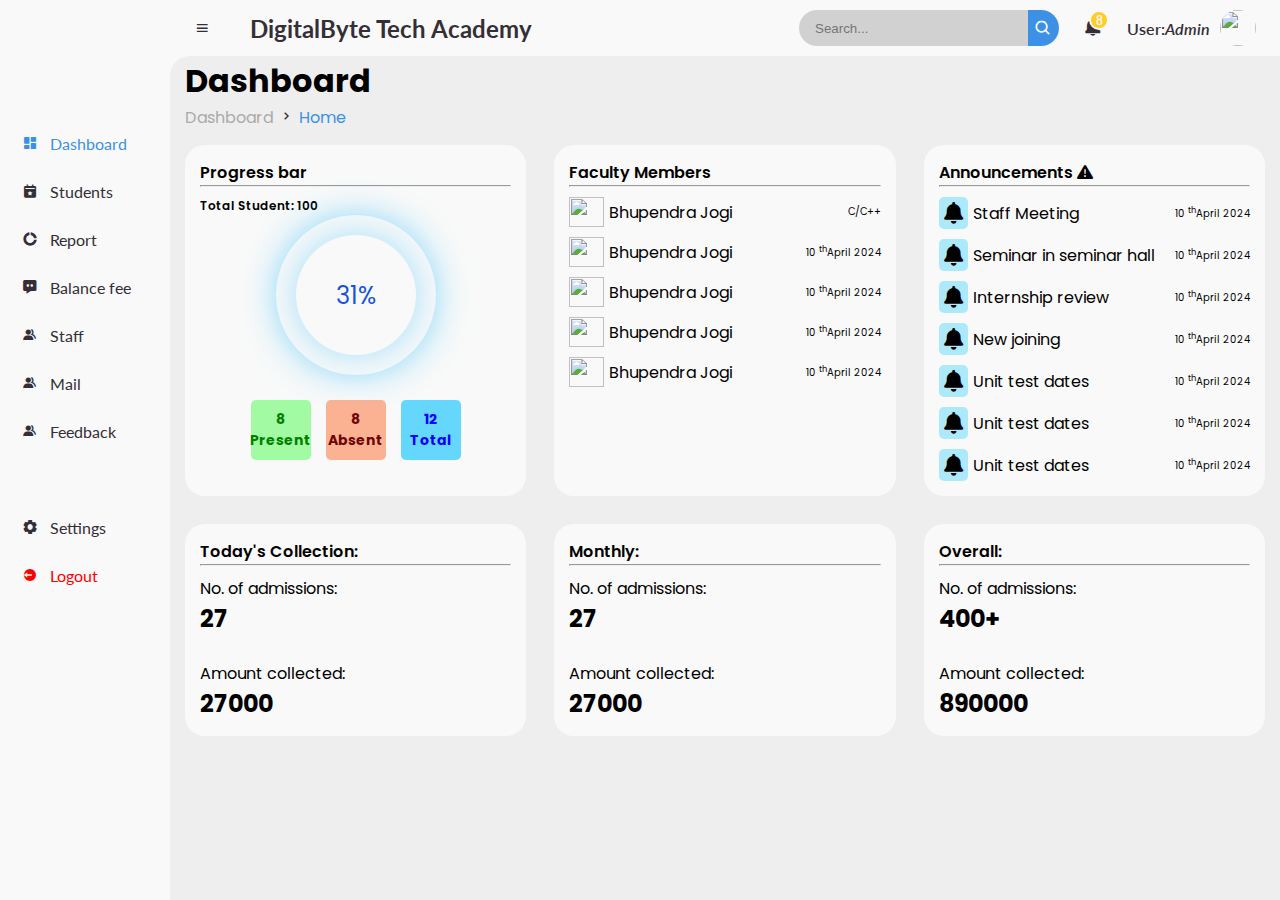
==== Website/index.html @ d498bae1 "first commit" ====
<!DOCTYPE html>
<html lang="en">

<head>
	<meta charset="UTF-8">
	<meta name="viewport" content="width=device-width, initial-scale=1.0">
	<link rel="stylesheet" href="/assets/style/progress_bar.css">
	<!-- Boxicons -->
	<link href='https://unpkg.com/boxicons@2.0.9/css/boxicons.min.css' rel='stylesheet'>
	<link rel="stylesheet" href="https://cdnjs.cloudflare.com/ajax/libs/font-awesome/6.5.2/css/all.min.css">
	<!-- My CSS -->
	<link rel="stylesheet" href="assets/style/style.css">
	<link rel="stylesheet" href="assets/style/progressbar.css">
	<title>TAE</title>
</head>

<body>


	<!-- SIDEBAR -->
	<section id="sidebar">
		<a href="#" class="brand">
			<span class="text"><img src="/assets/img/newyear.png" height="100px"alt=""></span>
		</a>
		<ul class="side-menu top">
			<li class="active">
				<a href="index.html">
					<i class='bx bxs-dashboard'></i>
					<span class="text">Dashboard</span>
				</a>
			</li>
			<li>
				<a href="addstudent.html">
					<i class='bx bxs-calendar-star'></i>
					<span class="text">Students</span>
				</a>
			</li>
			<li>
				<a href="reports.html">
					<i class='bx bxs-doughnut-chart'></i>
					<span class="text">Report</span>
				</a>
			</li>
			<li>
				<a href="timetable.html">
					<i class='bx bxs-message-dots'></i>
					<span class="text">Balance fee</span>
				</a>
			</li>
			<li>
				<a href="leaves.html">
					<i class='bx bxs-group'></i>
					<span class="text">Staff</span>
				</a>
			</li>

			<li>
				<a href="students.html">
					<i class='bx bxs-group'></i>
					<span class="text">Mail</span>
				</a>
			</li>
			<li>
				<a href="feedback.html">
					<i class='bx bxs-group'></i>
					<span class="text">Feedback</span>
				</a>
			</li>
		</ul>
		<ul class="side-menu">
			<li>
				<a href="#">
					<i class='bx bxs-cog'></i>
					<span class="text">Settings</span>
				</a>
			</li>
			<li>
				<a href="#" class="logout">
					<i class='bx bxs-log-out-circle'></i>
					<span class="text">Logout</span>
				</a>
			</li>
		</ul>
	</section>
	<!-- SIDEBAR -->



	<!-- CONTENT -->
	<section id="content">
		<!-- NAVBAR -->
		<nav>
			<i class='bx bx-menu'></i>


			<div class="intro">
				<h2>DigitalByte Tech Academy</h2>
			</div>
			<form action="#">
				<div class="form-input">
					<input type="search" placeholder="Search...">
					<button type="submit" class="search-btn"><i class='bx bx-search'></i></button>
				</div>
			</form>
			<a href="#" class="notification">
				<i class='bx bxs-bell'></i>
				<span class="num">8</span>
			</a>

			<a href="#" class="profile" >
				<p>User:<i>Admin</i> </p>	<img src="/assets/img/user.png">
			</a>
		</nav>
		<!-- NAVBAR -->

		<!-- MAIN -->
		<main>
			<div class="head-title">
				<div class="left">
					<h1>Dashboard</h1>
					<ul class="breadcrumb">
						<li>
							<a href="#">Dashboard</a>
						</li>
						<li><i class='bx bx-chevron-right'></i></li>
						<li>
							<a class="active" href="#">Home</a>
						</li>
					</ul>
				</div>
			</div>


			<ul class="box-info">

				<li>
					<p class="title">Progress bar

						<hr>
					</p>
					
						<div>
							<p class="total" style="font-size: 12px; font-weight: 600;">Total Student: 100</p>

						</div>
					
					<div class="progress">
						<div class="container">
							<div class="outer-circle">
							  <div class="inner-circle">
								<div id="num"></div>
							  </div>
							</div>
							<svg>
							  <circle id="circle" cx="80" cy="80" r="70" />
							  
							  <defs>
								<linearGradient id="circleGradient">
								  <stop offset="0%" stop-color="#42c2ff" />
								  <stop offset="100%" stop-color="#00b0ff" />
								</linearGradient>
							  </defs>
							</svg>
						  </div>
					</div>

					<div class="icons">
						<div class="count" style="background-color: rgba(5, 255, 5, 0.358);color:green ;">
							<h3>8 <br> Present</h3>
						</div>
						<div class="count" style="background-color: rgba(255, 77, 0, 0.406);color:rgb(110, 4, 4) ;">
							<h3>8 <br> Absent
							</h3>
						</div>
						<div class="count" style="background-color: rgba(0, 191, 255, 0.596);color: blue;">
							<h3>12 <br> Total
							</h3>
						</div>
					</div>


				</li>
				<li>
					<p class="title">Faculty Members
						<hr>
					</p>
					<div class="details">
						<div class="info">
							<div class="user"><img src="/assets/img/user.png" alt=""> Bhupendra Jogi</div>

							<div class="date">C/C++</div>
						</div>
						<div class="info">
							<div class="user"><img src="/assets/img/user.png" alt=""> Bhupendra Jogi</div>

							<p class="date">10 <sup>th</sup>April 2024 </p>
						</div>
						<div class="info">
							<div class="user"><img src="/assets/img/user.png" alt=""> Bhupendra Jogi</div>

							<p class="date">10 <sup>th</sup>April 2024 </p>
						</div>
						<div class="info">
							<div class="user"><img src="/assets/img/user.png" alt=""> Bhupendra Jogi</div>

							<p class="date">10 <sup>th</sup>April 2024 </p>
						</div>
						<div class="info">
							<div class="user"><img src="/assets/img/user.png" alt=""> Bhupendra Jogi</div>

							<p class="date">10 <sup>th</sup>April 2024 </p>
						</div>

					</div>
				</li>
				<li>
					<p class="title">Announcements <i class="fa-solid  fa-triangle-exclamation fa-fade"></i>
						<hr>
					</p>

					<div class="announce">

						<div class="info">
							<div class="user"> <i class='fas fa-bell'></i> Staff Meeting</div>

							<p class="date">10 <sup>th</sup>April 2024 </p>
						</div>
						<div class="info">
							<div class="user"><i class='fas fa-bell'></i> Seminar in seminar hall </div>

							<p class="date">10 <sup>th</sup>April 2024 </p>
						</div>
						<div class="info">
							<div class="user"><i class='fas fa-bell'></i> Internship review </div>

							<p class="date">10 <sup>th</sup>April 2024 </p>
						</div>
						<div class="info">
							<div class="user"><i class='fas fa-bell'></i> New joining</div>

							<p class="date">10 <sup>th</sup>April 2024 </p>
						</div>
						<div class="info">
							<div class="user"><i class='fas fa-bell'></i> Unit test dates</div>

							<p class="date">10 <sup>th</sup>April 2024 </p>
						</div>
						<div class="info">
							<div class="user"><i class='fas fa-bell'></i> Unit test dates</div>

							<p class="date">10 <sup>th</sup>April 2024 </p>
						</div>
						<div class="info">
							<div class="user"><i class='fas fa-bell'></i> Unit test dates</div>

							<p class="date">10 <sup>th</sup>April 2024 </p>
						</div>

					</div>

				</li>
				<li>
					<p class="title">  Today's Collection: 

						<hr>
					</p>

					<div class="tocoll">
						<div class="add">
							No. of admissions: <span ><h2 >27</h2></span>
						</div>
						<br>
						<div class="collection">

							Amount collected:<span ><h2 >27000</h2></span>
						</div>
					</div>
					
				</li>
				<li>
					<p class="title">Monthly:
						<hr>
					</p>
					<div class="add" >
						No. of admissions:  <span ><h2 >27</h2></span>
					</div>
					<br>
					<div class="collection">

						Amount collected:<span ><h2 >27000</h2></span>
					</div>
					
				</li>
				<li>
					<p class="title">Overall:
						<hr>
					</p>
					<div class="add" >
						No. of admissions:  <span ><h2 >400+</h2></span>
					</div>
					<br>
					<div class="collection">

						Amount collected:<span ><h2 >890000</h2></span>
					</div>
					
				</li>
				
				

			</ul>
		</main>
		<!-- MAIN -->

	</section>
	<!-- CONTENT -->


	<script src="assets/script/script.js"></script>
	<script src="script.js"></script>
	
</body>

</html>
---- Website/assets/style/style.css ----
@import url('https://fonts.googleapis.com/css2?family=Lato:wght@400;700&family=Poppins:wght@400;500;600;700&display=swap');

* {
	margin: 0;
	padding: 0;
	box-sizing: border-box;
}

a {
	text-decoration: none;
}

li {
	list-style: none;
}
 hr{
	margin-bottom: 10px;
 }

html {
	overflow-x: hidden;
}

body.dark {
	--light: #0C0C1E;
	--grey: #060714;
	--dark: #FBFBFB;
}

body {
	background: #eee;
	overflow-x: hidden;
}





/* SIDEBAR */
#sidebar {
	position: fixed;
	top: 0;
	left: 0;
	width: 170px;
	height: 100%;
	background: #F9F9F9;
	z-index: 2000;
	font-family: 'Lato', sans-serif;
	transition: .3s ease;
	overflow-x: hidden;
	scrollbar-width: none;
}
#sidebar::--webkit-scrollbar {
	display: none;
}
#sidebar.hide {
	width: 60px;
}
#sidebar .brand {
	height: 56px;
	width: 165px;
	margin-top: 15px;
	display: flex;
	align-items: center;
	justify-content: center;
}
#sidebar .side-menu {
	width: 100%;
	margin-top: 48px;
}
#sidebar .side-menu li {
	height: 48px;
	background: transparent;
	margin-left: 6px;
	border-radius: 48px 0 0 48px;
	padding: 4px;
}
#sidebar .side-menu li a {
	width: 100%;
	height: 100%;
	background: #F9F9F9;
	display: flex;
	align-items: center;
	border-radius: 48px;
	font-size: 16px;
	color: #342E37;
	white-space: nowrap;
	overflow-x: hidden;
}
#sidebar .side-menu.top li.active a {
	color: #3C91E6;
}
#sidebar.hide .side-menu li a {
	width: calc(48px - (4px * 2));
	transition: width .3s ease;
}
#sidebar .side-menu li a.logout {
	color: red;
}
#sidebar.hide .brand{
	display: none;
	transition: all .9s ease;

}
#sidebar .side-menu.top li a:hover {
	color: #3C91E6;
}
#sidebar .side-menu li a .bx {
	min-width: calc(60px  - ((4px + 6px) * 2));
	display: flex;
	justify-content: center;
}
/* SIDEBAR */





/* CONTENT */
#content {
	position: relative;
	width: calc(100% - 170px);
	left: 170px;
	transition: .3s ease;
}
#sidebar.hide ~ #content {
	width: calc(100% - 60px);
	left: 60px;
}




/* NAVBAR */
#content nav {
	height: 56px;
	background: #F9F9F9;
	padding: 0 24px;
	display: flex;
	align-items: center;
	grid-gap: 24px;
	font-family: 'Lato', sans-serif;
	position: sticky;
	top: 0;
	left: 0;
	z-index: 1000;
}
#content nav::before {
	content: '';
	position: absolute;
	width: 40px;
	height: 40px;
	bottom: -40px;
	left: 0;
	border-radius: 50%;
	box-shadow: -20px -20px 0 #F9F9F9;
}
#content nav a {
	color: #342E37;
}
#content nav .bx.bx-menu {
	cursor: pointer;
	color: #342E37;
}
#content nav .nav-link {
	font-size: 16px;
	transition: .3s ease;
}
#content nav .nav-link:hover {
	color: #3C91E6;
}
#content nav intro {
	max-width: 250px;
	width: 100%;
	margin-right: auto;
}
#content nav .intro {
	display: flex;
	height: 36px;
}
#content nav .intro{
	flex-grow: 1;
	padding: 0 16px;
	height: 100%;
	border: none;
	border-radius: 36px 0 0 36px;
	outline: none;
	width: 100%;
	color: #342E37;
	align-items: center;
}

#content nav form {
	max-width: 260px;
	width: 100%;
	margin-right: auto;
}
#content nav form .form-input {
	display: flex;
	align-items: center;
	height: 36px;
}
#content nav form .form-input input {
	flex-grow: 1;
	padding: 0 16px;
	height: 100%;
	border: none;
	background: rgb(210, 209, 209);
	border-radius: 36px 0 0 36px;
	outline: none;
	width: 100%;
	color: black
}
#content nav form .form-input button {
	width: 36px;
	height: 100%;
	display: flex;
	justify-content: center;
	align-items: center;
	background: #3C91E6;
	color:white;
	font-size: 18px;
	border: none;
	outline: none;
	border-radius: 0 36px 36px 0;
	cursor: pointer;
}
#content nav .notification {
	font-size: 20px;
	position: relative;
}
#content nav .notification .num {
	position: absolute;
	top: -6px;
	right: -6px;
	width: 20px;
	height: 20px;
	border-radius: 50%;
	border: 2px solid #F9F9F9;
	background: #FFCE26;
	color: #F9F9F9;
	font-weight: 700;
	font-size: 12px;
	display: flex;
	justify-content: center;
	align-items: center;
}
#content nav .profile img {
	width: 36px;
	height: 36px;
	object-fit: cover;
	border-radius: 50%;
}
#content nav .profile{
	font-weight: 600;
	display: flex; 
	align-items: center; 
	gap: 10px;
}


#content nav .switch-mode {
	display: block;
	min-width: 50px;
	height: 25px;
	border-radius: 25px;
	background: #eee;
	cursor: pointer;
	position: relative;
}
#content nav .switch-mode::before {
	content: '';
	position: absolute;
	top: 2px;
	left: 2px;
	bottom: 2px;
	width: calc(25px - 4px);
	background: #3C91E6;
	border-radius: 50%;
	transition: all .3s ease;
}
/* NAVBAR */





/* MAIN */
#content main {
	width: 100%;
	padding: 1px 15px;
	font-family: 'Poppins', sans-serif;
	max-height: calc(100vh - 56px);
	overflow-y: auto;
}

#content main .head-title .left .breadcrumb {
	display: flex;
	align-items: center;
	grid-gap: 5px;
}
#content main .head-title .left .breadcrumb li {
	color: #342E37;
}
#content main .head-title .left .breadcrumb li a {
	color: #AAAAAA;
	pointer-events: none;
}
#content main .head-title .left .breadcrumb li a.active {
	color: #3C91E6;
	pointer-events: unset;
}

.title{
	font-weight: 600;
}


#content main .box-info {
	display: grid;
	grid-template-columns: repeat(3, minmax(100px, 1fr));
	grid-gap: 28px;
	margin-top: 15px;
}
#content main .box-info li {
	padding: 15px;
	background: #F9F9F9;
	border-radius: 20px;
	/* display: flex; */
	align-items: center;
	justify-content: center;
	grid-gap: 80px;
}

.details{
	display: grid;
	gap: 10px;

}
.info{
	display: flex;
	justify-content: space-between;
	align-items: center;
}
.info img{
	height: 30px;
	width: 35px;
	/* border-radius: ; */
}
.details .date{
	font-size: 10px;
}
.announce{
	display: grid;
	gap:10px;
}
.announce .info .fas{
	font-size: 22px;
	background-color: #00c8ff4f;
	padding: 5px;
	border-radius: 5px; 
	/* rotate: -20deg; */
	
}
.announce .info p{
	font-size: 10px;
}

.info .user{
	display: flex; 
	align-items: center;
	gap: 5px;
}


#content main .box-info li .icons{
	padding-top: 25px;
	display: flex;
	align-items: center;
	margin: auto;
	justify-content: center;
	grid-template-columns: repeat(4,1fr);
	gap: 15px;

}

.icons .count{
	display: flex;
	/* margin: auto; */
	align-items: center;
	justify-content: center;
	height: 55px;
	width: 55px;
	padding: 30px;
	text-align: center;
	border-radius: 5px;
}
.icons .count h3{
	font-weight: 700;
	font-size: 14px;
}

#aca{
	display: none;
}



@media screen and (max-width: 768px) {
	#sidebar {
		width: 200px;
	}

	#content {
		width: calc(100% - 60px);
		left: 200px;
	}

	#content nav .nav-link {
		display: none;
	}
}






@media screen and (max-width: 576px) {
	#content nav form .form-input input {
		display: none;
	}

	#content nav form .form-input button {
		width: auto;
		height: auto;
		background: transparent;
		border-radius: none;
		color: #342E37;
	}

	#content nav form.show .form-input input {
		display: block;
		width: 100%;
	}
	#content nav form.show .form-input button {
		width: 36px;
		height: 100%;
		border-radius: 0 36px 36px 0;
		color: #F9F9F9;
		background: #FFCE26;
	}

	#content nav form.show ~ .notification,
	#content nav form.show ~ .profile {
		display: none;
	}

	#content main .box-info {
		grid-template-columns: 1fr;
	}

	#content main .table-data .head {
		min-width: 420px;
	}
	#content main .table-data .order table {
		min-width: 420px;
	}
	#content main .table-data .todo .todo-list {
		min-width: 420px;
	}
}
---- Website/assets/style/progressbar.css ----
.container {
  width: 160px;
  height: 160px;
  position: relative;
  display: flex;
  align-items: center;
  margin: auto;
}

.outer-circle {
  width: 100%;
  height: 100%;
  box-shadow: 0px 0px 50px -18px rgba(0, 176, 255, 1);
  border-radius: 50%;
  padding: 20px;
}

.inner-circle {
  display: flex;
  justify-content: center;
  align-items: center;
  width: 120px;
  height: 120px;
  box-shadow: 0px 0px 50px -18px rgba(0, 176, 255, 1);
  border-radius: 50%;
}

#num {
  font-size: 24px;
  color: #1353df;
}

svg {
  position: absolute;
  top: 0;
  left: 0;
  width: 160px;
  height: 160px;
}

#circle {
  fill: none;
  stroke: url(#circleGradient);
  stroke-width: 20px;
  stroke-dasharray: 440;
  stroke-dashoffset: 440;
  animation: anim 2s linear forwards;
}
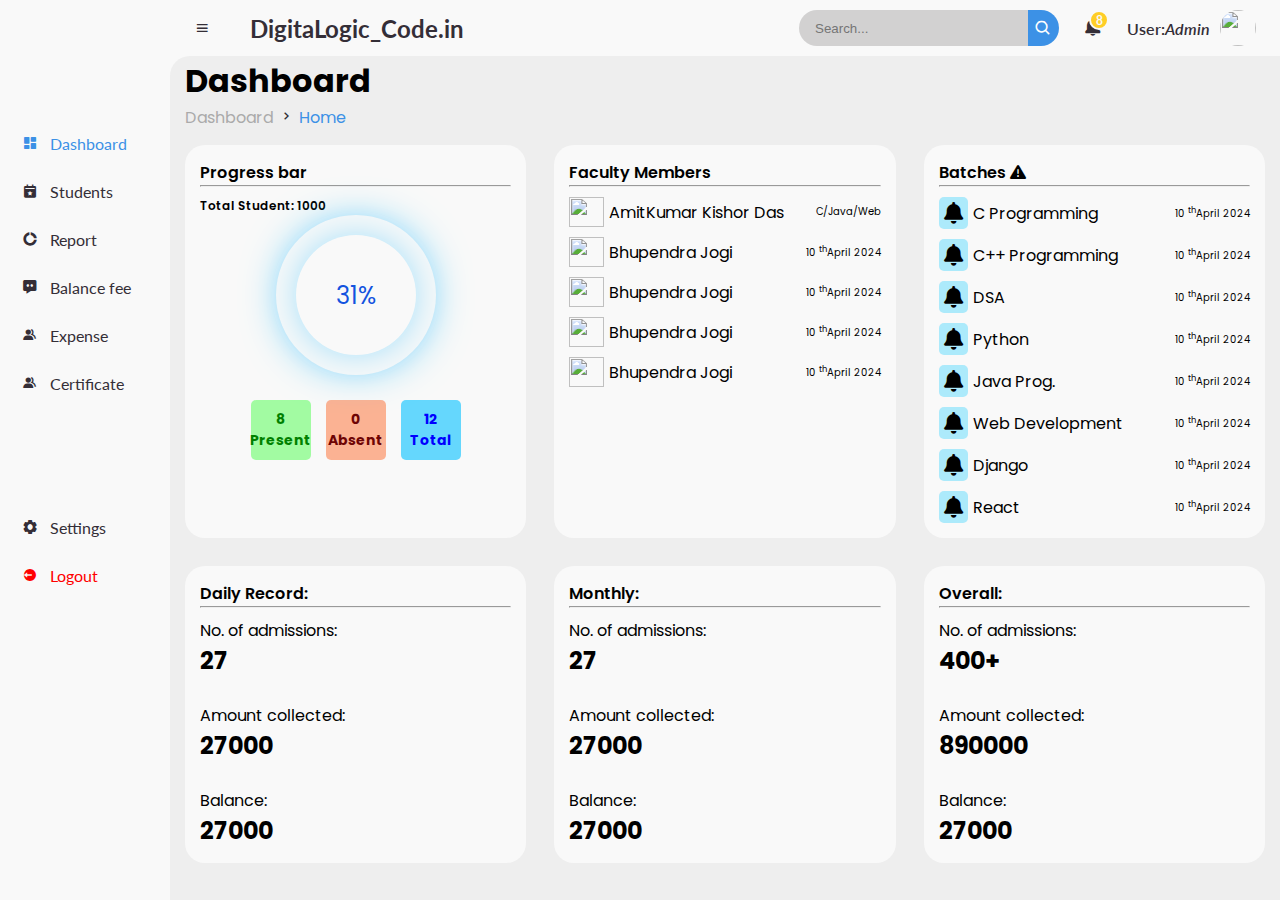
==== commit 0888c708: "done" ====
--- a/Website/index.html
+++ b/Website/index.html
@@ -10,6 +10,7 @@
 	<link rel="stylesheet" href="https://cdnjs.cloudflare.com/ajax/libs/font-awesome/6.5.2/css/all.min.css">
 	<!-- My CSS -->
 	<link rel="stylesheet" href="assets/style/style.css">
+	<script src="assets/script/search.js"></script>
 	<link rel="stylesheet" href="assets/style/progressbar.css">
 	<title>TAE</title>
 </head>
@@ -20,7 +21,7 @@
 	<!-- SIDEBAR -->
 	<section id="sidebar">
 		<a href="#" class="brand">
-			<span class="text"><img src="/assets/img/newyear.png" height="100px"alt=""></span>
+			<span class="text"><img src="/assets/img/logo.png"alt=""></span>
 		</a>
 		<ul class="side-menu top">
 			<li class="active">
@@ -48,23 +49,23 @@
 				</a>
 			</li>
 			<li>
-				<a href="leaves.html">
+				<a href="expense.html">
 					<i class='bx bxs-group'></i>
-					<span class="text">Staff</span>
+					<span class="text">Expense</span>
 				</a>
 			</li>
 
 			<li>
 				<a href="students.html">
 					<i class='bx bxs-group'></i>
-					<span class="text">Mail</span>
-				</a>
-			</li>
-			<li>
-				<a href="feedback.html">
+					<span class="text">Certificate</span>
+				</a>
+			</li>
+			<li>
+				<!-- <a href="feedback.html">
 					<i class='bx bxs-group'></i>
 					<span class="text">Feedback</span>
-				</a>
+				</a> -->
 			</li>
 		</ul>
 		<ul class="side-menu">
@@ -94,11 +95,11 @@
 
 
 			<div class="intro">
-				<h2>DigitalByte Tech Academy</h2>
+				<h2>DigitaLogic_Code.in</h2>
 			</div>
-			<form action="#">
+			<form id="searchForm">
 				<div class="form-input">
-					<input type="search" placeholder="Search...">
+					<input id="searchInput" type="search" placeholder="Search...">
 					<button type="submit" class="search-btn"><i class='bx bx-search'></i></button>
 				</div>
 			</form>
@@ -140,7 +141,7 @@
 					</p>
 					
 						<div>
-							<p class="total" style="font-size: 12px; font-weight: 600;">Total Student: 100</p>
+							<p class="total" style="font-size: 12px; font-weight: 600;">Total Student: 1000</p>
 
 						</div>
 					
@@ -166,10 +167,10 @@
 
 					<div class="icons">
 						<div class="count" style="background-color: rgba(5, 255, 5, 0.358);color:green ;">
-							<h3>8 <br> Present</h3>
+							<h3>8<br> Present</h3>
 						</div>
 						<div class="count" style="background-color: rgba(255, 77, 0, 0.406);color:rgb(110, 4, 4) ;">
-							<h3>8 <br> Absent
+							<h3>0<br> Absent
 							</h3>
 						</div>
 						<div class="count" style="background-color: rgba(0, 191, 255, 0.596);color: blue;">
@@ -186,9 +187,14 @@
 					</p>
 					<div class="details">
 						<div class="info">
+							<div class="user"><img src="/assets/img/user.png" alt="">AmitKumar Kishor Das</div>
+
+							<div class="date">C/Java/Web</div>
+						</div>
+						<div class="info">
 							<div class="user"><img src="/assets/img/user.png" alt=""> Bhupendra Jogi</div>
 
-							<div class="date">C/C++</div>
+							<p class="date">10 <sup>th</sup>April 2024 </p>
 						</div>
 						<div class="info">
 							<div class="user"><img src="/assets/img/user.png" alt=""> Bhupendra Jogi</div>
@@ -205,62 +211,67 @@
 
 							<p class="date">10 <sup>th</sup>April 2024 </p>
 						</div>
-						<div class="info">
-							<div class="user"><img src="/assets/img/user.png" alt=""> Bhupendra Jogi</div>
-
-							<p class="date">10 <sup>th</sup>April 2024 </p>
-						</div>
-
-					</div>
-				</li>
-				<li>
-					<p class="title">Announcements <i class="fa-solid  fa-triangle-exclamation fa-fade"></i>
+
+					</div>
+				</li>
+				<li>
+					<p class="title">Batches <i class="fa-solid  fa-triangle-exclamation fa-fade"></i>
 						<hr>
 					</p>
 
 					<div class="announce">
 
 						<div class="info">
-							<div class="user"> <i class='fas fa-bell'></i> Staff Meeting</div>
-
-							<p class="date">10 <sup>th</sup>April 2024 </p>
-						</div>
-						<div class="info">
-							<div class="user"><i class='fas fa-bell'></i> Seminar in seminar hall </div>
-
-							<p class="date">10 <sup>th</sup>April 2024 </p>
-						</div>
-						<div class="info">
-							<div class="user"><i class='fas fa-bell'></i> Internship review </div>
-
-							<p class="date">10 <sup>th</sup>April 2024 </p>
-						</div>
-						<div class="info">
-							<div class="user"><i class='fas fa-bell'></i> New joining</div>
-
-							<p class="date">10 <sup>th</sup>April 2024 </p>
-						</div>
-						<div class="info">
-							<div class="user"><i class='fas fa-bell'></i> Unit test dates</div>
-
-							<p class="date">10 <sup>th</sup>April 2024 </p>
-						</div>
-						<div class="info">
-							<div class="user"><i class='fas fa-bell'></i> Unit test dates</div>
-
-							<p class="date">10 <sup>th</sup>April 2024 </p>
-						</div>
-						<div class="info">
-							<div class="user"><i class='fas fa-bell'></i> Unit test dates</div>
-
-							<p class="date">10 <sup>th</sup>April 2024 </p>
-						</div>
-
-					</div>
-
-				</li>
-				<li>
-					<p class="title">  Today's Collection: 
+							<div class="user"> <i class='fas fa-bell'></i>C Programming</div>
+
+							<p class="date">10 <sup>th</sup>April 2024 </p>
+						</div>
+						<div class="info">
+							<div class="user"><i class='fas fa-bell'></i>C++ Programming</div>
+
+							<p class="date">10 <sup>th</sup>April 2024 </p>
+						</div>
+						<div class="info">
+							<div class="user"><i class='fas fa-bell'></i> DSA </div>
+
+							<p class="date">10 <sup>th</sup>April 2024 </p>
+						</div>
+						<div class="info">
+							<div class="user"><i class='fas fa-bell'></i> Python </div>
+
+							<p class="date">10 <sup>th</sup>April 2024 </p>
+						</div>
+						<div class="info">
+							<div class="user"><i class='fas fa-bell'></i> Java Prog. </div>
+
+							<p class="date">10 <sup>th</sup>April 2024 </p>
+						</div>
+						<div class="info">
+							<div class="user"><i class='fas fa-bell'></i> Web Development </div>
+
+							<p class="date">10 <sup>th</sup>April 2024 </p>
+						</div>
+						<div class="info">
+							<div class="user"><i class='fas fa-bell'></i> Django </div>
+
+							<p class="date">10 <sup>th</sup>April 2024 </p>
+						</div>
+						<div class="info">
+							<div class="user"><i class='fas fa-bell'></i> React </div>
+
+							<p class="date">10 <sup>th</sup>April 2024 </p>
+						</div>
+						<!-- <div class="info">
+							<div class="user"><i class='fas fa-bell'></i> Angular </div>
+
+							<p class="date">10 <sup>th</sup>April 2024 </p>
+						</div> -->
+
+					</div>
+
+				</li>
+				<li>
+					<p class="title">  Daily Record: 
 
 						<hr>
 					</p>
@@ -274,6 +285,12 @@
 
 							Amount collected:<span ><h2 >27000</h2></span>
 						</div>
+						<br>
+						<div class="collection">
+
+							Balance:<span ><h2 >27000</h2></span>
+						</div>
+						
 					</div>
 					
 				</li>
@@ -289,6 +306,11 @@
 
 						Amount collected:<span ><h2 >27000</h2></span>
 					</div>
+					<br>
+						<div class="collection">
+
+							Balance:<span ><h2 >27000</h2></span>
+						</div>
 					
 				</li>
 				<li>
@@ -303,6 +325,11 @@
 
 						Amount collected:<span ><h2 >890000</h2></span>
 					</div>
+					<br>
+						<div class="collection">
+
+							Balance:<span ><h2 >27000</h2></span>
+						</div>
 					
 				</li>
 				
@@ -318,7 +345,6 @@
 
 	<script src="assets/script/script.js"></script>
 	<script src="script.js"></script>
-	
 </body>
 
 </html>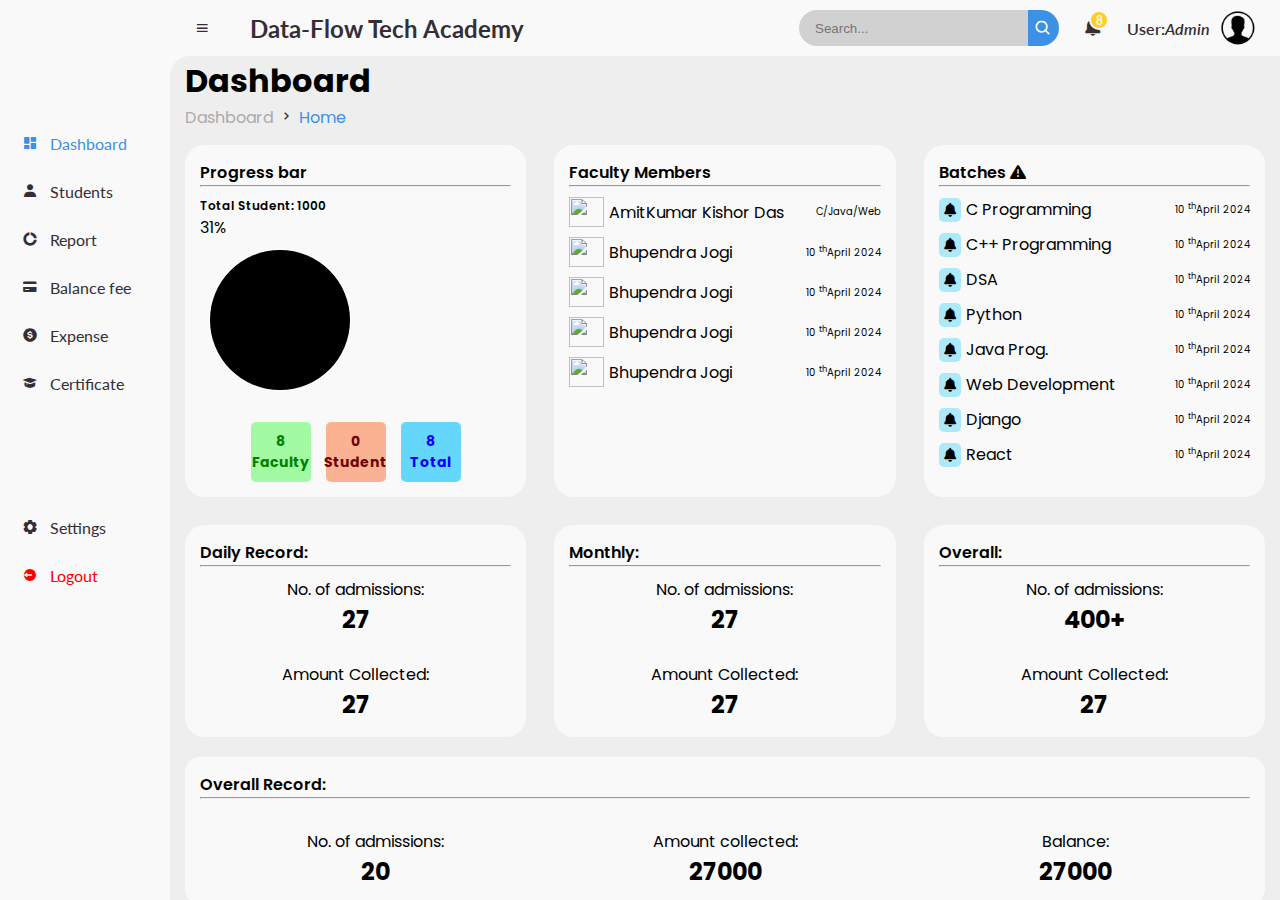
==== commit bb88795a: "new changes made" ====
--- a/Website/index.html
+++ b/Website/index.html
@@ -12,7 +12,7 @@
 	<link rel="stylesheet" href="assets/style/style.css">
 	<script src="assets/script/search.js"></script>
 	<link rel="stylesheet" href="assets/style/progressbar.css">
-	<title>TAE</title>
+	<title>Data-Flow Tech Academy</title>
 </head>
 
 <body>
@@ -21,7 +21,7 @@
 	<!-- SIDEBAR -->
 	<section id="sidebar">
 		<a href="#" class="brand">
-			<span class="text"><img src="/assets/img/logo.png"alt=""></span>
+			<span class="text"><img src="./assets/img/logo.png"alt=""></span>
 		</a>
 		<ul class="side-menu top">
 			<li class="active">
@@ -32,7 +32,7 @@
 			</li>
 			<li>
 				<a href="addstudent.html">
-					<i class='bx bxs-calendar-star'></i>
+					<i class='bx bxs-user'></i>
 					<span class="text">Students</span>
 				</a>
 			</li>
@@ -42,22 +42,22 @@
 					<span class="text">Report</span>
 				</a>
 			</li>
-			<li>
-				<a href="timetable.html">
-					<i class='bx bxs-message-dots'></i>
+			<li> 
+				<a href="balance.html">
+					<i class='bx bxs-credit-card'></i>
 					<span class="text">Balance fee</span>
 				</a>
 			</li>
 			<li>
 				<a href="expense.html">
-					<i class='bx bxs-group'></i>
+					<i class='bx bxs-dollar-circle'></i>
 					<span class="text">Expense</span>
 				</a>
 			</li>
 
 			<li>
-				<a href="students.html">
-					<i class='bx bxs-group'></i>
+				<a href="certificate.html">
+					<i class='bx bxs-graduation'></i>
 					<span class="text">Certificate</span>
 				</a>
 			</li>
@@ -95,7 +95,7 @@
 
 
 			<div class="intro">
-				<h2>DigitaLogic_Code.in</h2>
+				<h2>Data-Flow Tech Academy</h2>
 			</div>
 			<form id="searchForm">
 				<div class="form-input">
@@ -109,7 +109,7 @@
 			</a>
 
 			<a href="#" class="profile" >
-				<p>User:<i>Admin</i> </p>	<img src="/assets/img/user.png">
+				<p>User:<i>Admin</i> </p>	<img src="./assets/img/user.png">
 			</a>
 		</nav>
 		<!-- NAVBAR -->
@@ -166,15 +166,16 @@
 					</div>
 
 					<div class="icons">
+						
 						<div class="count" style="background-color: rgba(5, 255, 5, 0.358);color:green ;">
-							<h3>8<br> Present</h3>
+							<h3>8<br> Faculty</h3>
 						</div>
 						<div class="count" style="background-color: rgba(255, 77, 0, 0.406);color:rgb(110, 4, 4) ;">
-							<h3>0<br> Absent
+							<h3>0<br> Student
 							</h3>
 						</div>
 						<div class="count" style="background-color: rgba(0, 191, 255, 0.596);color: blue;">
-							<h3>12 <br> Total
+							<h3>8 <br> Total
 							</h3>
 						</div>
 					</div>
@@ -275,23 +276,15 @@
 
 						<hr>
 					</p>
-
-					<div class="tocoll">
 						<div class="add">
 							No. of admissions: <span ><h2 >27</h2></span>
 						</div>
 						<br>
-						<div class="collection">
-
-							Amount collected:<span ><h2 >27000</h2></span>
-						</div>
-						<br>
-						<div class="collection">
-
-							Balance:<span ><h2 >27000</h2></span>
-						</div>
-						
-					</div>
+						<div class="add" >
+							Amount Collected:  <span ><h2 >27</h2></span>
+						</div>
+					
+					
 					
 				</li>
 				<li>
@@ -301,16 +294,11 @@
 					<div class="add" >
 						No. of admissions:  <span ><h2 >27</h2></span>
 					</div>
-					<br>
-					<div class="collection">
-
-						Amount collected:<span ><h2 >27000</h2></span>
-					</div>
-					<br>
-						<div class="collection">
-
-							Balance:<span ><h2 >27000</h2></span>
-						</div>
+				 <br>
+					<div class="add" >
+						Amount Collected:  <span ><h2 >27</h2></span>
+					</div>
+					
 					
 				</li>
 				<li>
@@ -321,21 +309,33 @@
 						No. of admissions:  <span ><h2 >400+</h2></span>
 					</div>
 					<br>
+					<div class="add" >
+						Amount Collected:  <span ><h2 >27</h2></span>
+					</div>
+					
+				</li>
+				
+		
+			</ul>
+			<div class="monthly">
+				<p class="title">  Overall Record: 
+				</p>
+				<hr>
+
+				<div class="tocoll">
+					<div class="add">
+						No. of admissions: <span><h2 >20</h2></span>
+					</div>
 					<div class="collection">
 
-						Amount collected:<span ><h2 >890000</h2></span>
-					</div>
-					<br>
-						<div class="collection">
-
-							Balance:<span ><h2 >27000</h2></span>
-						</div>
-					
-				</li>
-				
-				
-
-			</ul>
+						Amount collected:<span ><h2 >27000</h2></span>
+					</div>
+					<div class="collection">
+
+						Balance:<span ><h2 >27000</h2></span>
+					</div>
+				</div>
+			</div>
 		</main>
 		<!-- MAIN -->
 
@@ -347,4 +347,4 @@
 	<script src="script.js"></script>
 </body>
 
-</html>+</html>
--- a/Website/assets/style/style.css
+++ b/Website/assets/style/style.css
@@ -66,7 +66,7 @@
 }
 #sidebar .side-menu {
 	width: 100%;
-	margin-top: 48px;
+	padding-top: 48px;
 }
 #sidebar .side-menu li {
 	height: 48px;
@@ -89,6 +89,11 @@
 }
 #sidebar .side-menu.top li.active a {
 	color: #3C91E6;
+}
+
+#sidebar span img{
+	height: 85px;
+	margin-top: 47px;
 }
 #sidebar.hide .side-menu li a {
 	width: calc(48px - (4px * 2));
@@ -315,6 +320,16 @@
 	font-weight: 600;
 }
 
+input:focus,
+select:focus,
+textarea:focus,
+a:focus {
+  outline: grey; /* Remove the default outline */
+}
+button:focus {
+    outline: grey; /* Remove the default outline */
+  }
+
 
 #content main .box-info {
 	display: grid;
@@ -355,7 +370,7 @@
 	gap:10px;
 }
 .announce .info .fas{
-	font-size: 22px;
+	font-size: 14px;
 	background-color: #00c8ff4f;
 	padding: 5px;
 	border-radius: 5px; 
@@ -365,7 +380,23 @@
 .announce .info p{
 	font-size: 10px;
 }
-
+.monthly{
+	width: 100%;
+	background-color: #F9F9F9;
+	margin-top: 20px;
+	border-radius: 15px;
+	padding: 15px;
+
+}
+.tocoll{
+	display: grid; 
+	grid-template-columns: repeat(3,1fr); 
+	margin-top: 30px;
+	text-align: center;
+}
+.add{
+	text-align: center;
+}
 .info .user{
 	display: flex; 
 	align-items: center;
@@ -404,6 +435,19 @@
 	display: none;
 }
 
+@media screen and (max-width: 1268px){
+	.intro h2{
+		font-size: 18px;
+	}
+}
+@media screen and (max-width: 1000px){
+	main{
+		display: none;
+	}
+	#sidebar,#content{
+		display: none;
+	}	
+}
 
 
 @media screen and (max-width: 768px) {
@@ -419,6 +463,12 @@
 	#content nav .nav-link {
 		display: none;
 	}
+	main{
+		display: none;
+	}
+	#sidebar,#content{
+		display: none;
+	}	
 }
 
 
@@ -469,4 +519,12 @@
 	#content main .table-data .todo .todo-list {
 		min-width: 420px;
 	}
-}
+	main{
+		display: none;
+	}
+	#sidebar,#content{
+		display: none;
+	}	
+
+
+}
